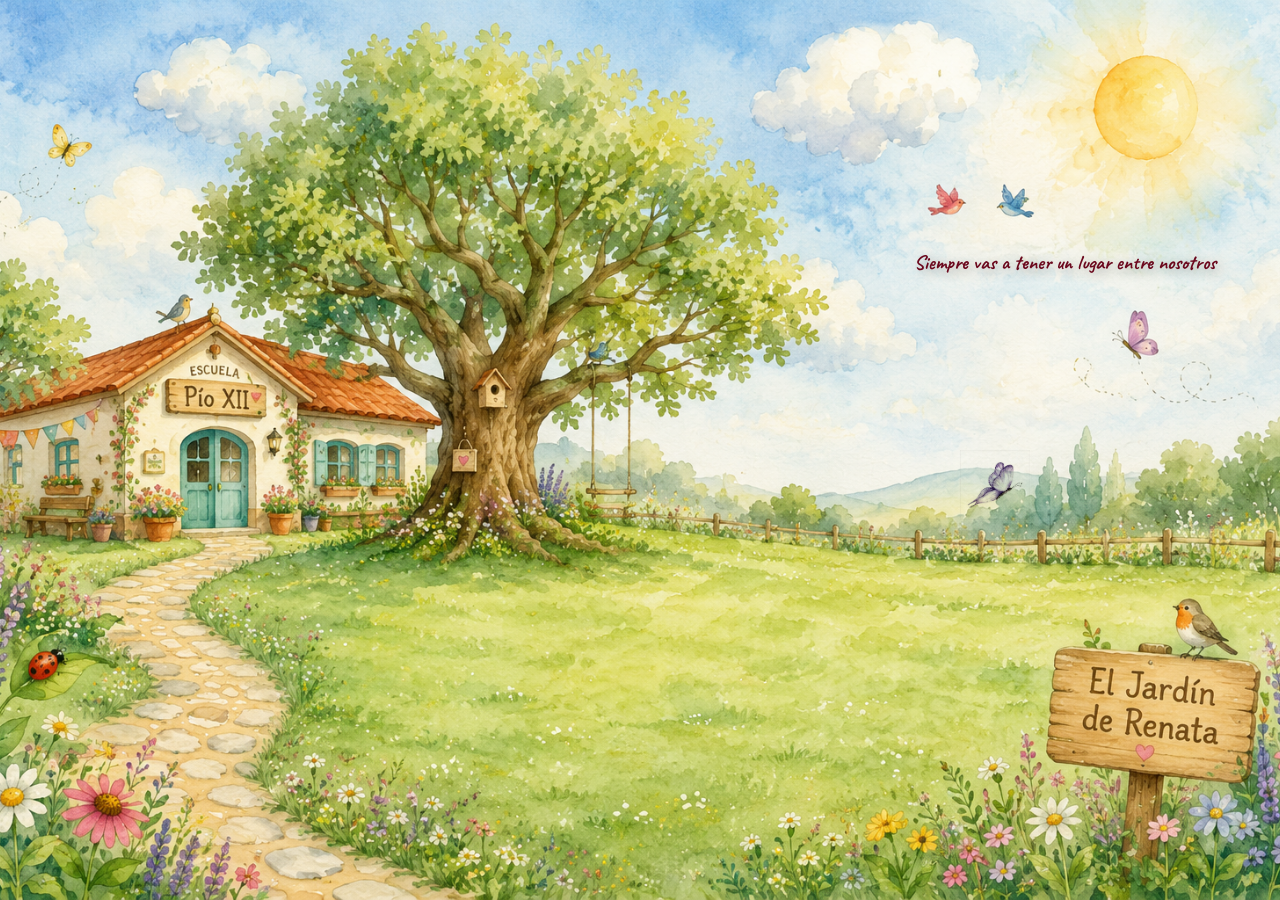
==== inedex.html @ 497ae15c "Primera vesión del Jardin de Renata" ====
<!DOCTYPE html>
<html lang="es">

<head>

    <meta charset="UTF-8">

    <meta name="viewport" content="width=device-width, initial-scale=1.0">

    <title>El Jardín de Renata</title>

    <link rel="stylesheet" href="css/style.css">
    
    <link rel="preconnect" href="https://fonts.googleapis.com">

<link rel="preconnect" href="https://fonts.gstatic.com" crossorigin>

<link href="https://fonts.googleapis.com/css2?family=Caveat:wght@400;700&family=Nunito:wght@300;400;700&display=swap" rel="stylesheet">

</head>

<body>
    <div class="overlay">

        <div class="titulo">

         <h1>Siempre vas a tener un lugar entre nosotros</h1>
         <img src="assets/img/mariposa.png" class="mariposa" alt="mariposa">
        </div>

    </div>

</body>

</html>
---- css/style.css ----
*{
    margin:0;
    padding:0;
    box-sizing:border-box;
}

body{

    font-family:'Nunito',sans-serif;

    background-image:url("../assets/img/jardin-portada.png");

    background-size:cover;

    background-position:center;

    background-repeat:no-repeat;

    min-height:100vh;

}
.overlay{

    width:100%;
    height:100vh;

    display:flex;

    justify-content:flex-end;

    align-items:flex-start;

    padding-top:250px;
    padding-right: 5%;

}

.titulo{

    text-align:center;

}

.titulo h1{

    font-family:'Caveat',cursive;

    font-size:20px;

    color:#6b081d;;

    text-shadow:3px 3px 12px rgba(0,0,0,.35);

}

.titulo p{

    font-family:'Caveat',cursive;

    margin-top:12px;

    font-size:24px;

    color:#41021c;;

    text-shadow:2px 2px 10px rgba(0,0,0,.30);

}
.overlay {
    position: relative;
}

.mariposa {
    position: absolute;
    top: 50%;
    left: 75%;
    width: 70px;
    mix-blend-mode: multiply;
    animation: volar 10s ease-in-out infinite;
}

@keyframes volar {
    0%   { transform: translate(0, 0) rotate(0deg); }
    25%  { transform: translate(-60px, -25px) rotate(-5deg); }
    50%  { transform: translate(-50px, 10px) rotate(5deg); }
    75%  { transform: translate(-60px, -20px) rotate(-3deg); }
    100% { transform: translate(0, 0) rotate(0deg); }
}
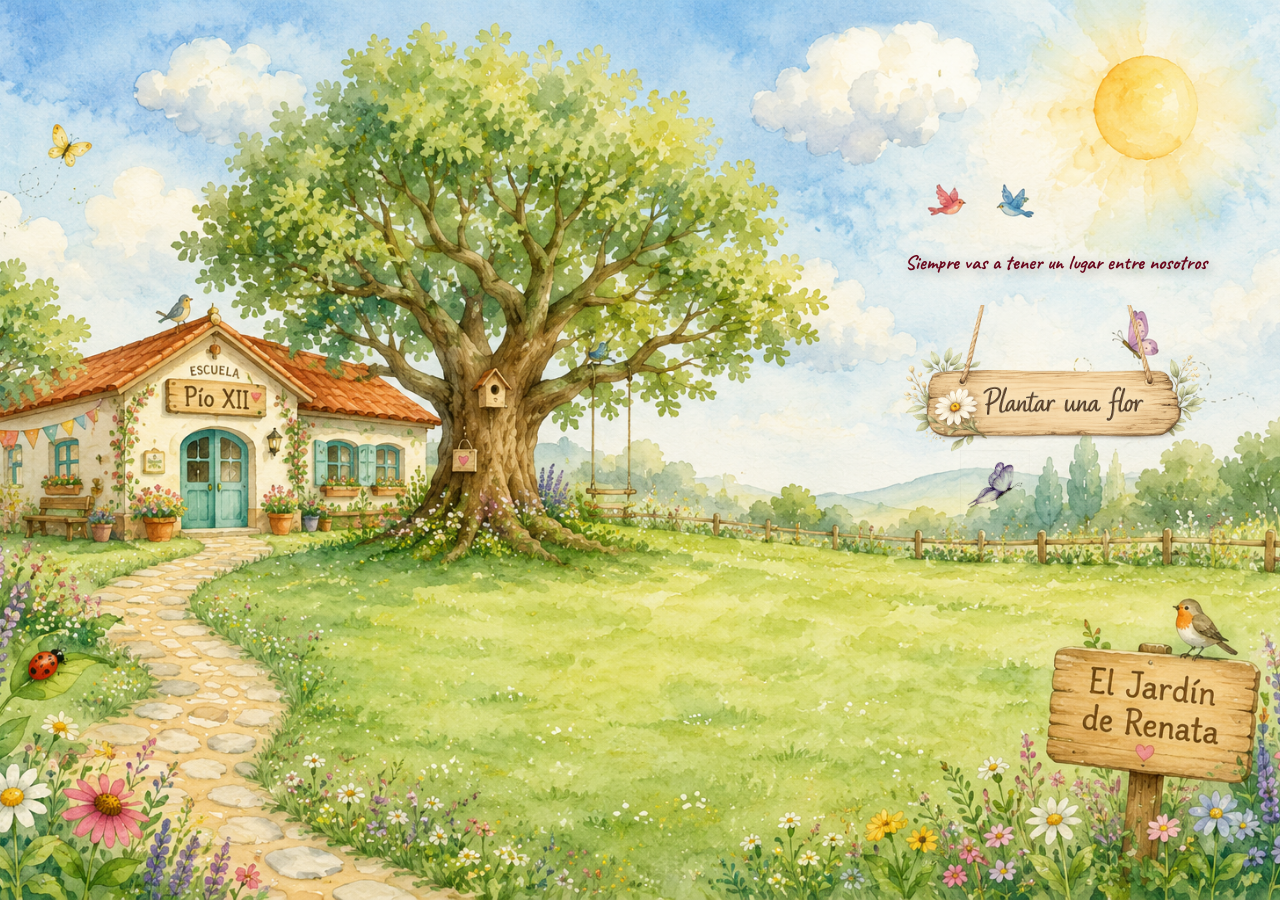
==== commit d0677471: "Primera flor funcionando en el jardin" ====
--- a/inedex.html
+++ b/inedex.html
@@ -10,26 +10,215 @@
     <title>El Jardín de Renata</title>
 
     <link rel="stylesheet" href="css/style.css">
-    
+
     <link rel="preconnect" href="https://fonts.googleapis.com">
 
-<link rel="preconnect" href="https://fonts.gstatic.com" crossorigin>
-
-<link href="https://fonts.googleapis.com/css2?family=Caveat:wght@400;700&family=Nunito:wght@300;400;700&display=swap" rel="stylesheet">
+    <link rel="preconnect" href="https://fonts.gstatic.com" crossorigin>
+
+    <link href="https://fonts.googleapis.com/css2?family=Caveat:wght@400;700&family=Nunito:wght@300;400;700&display=swap" rel="stylesheet">
 
 </head>
 
+
 <body>
-    <div class="overlay">
-
-        <div class="titulo">
-
-         <h1>Siempre vas a tener un lugar entre nosotros</h1>
-         <img src="assets/img/mariposa.png" class="mariposa" alt="mariposa">
+
+
+<div class="overlay">
+
+
+    <div class="titulo">
+
+
+        <h1>
+            Siempre vas a tener un lugar entre nosotros
+        </h1>
+
+
+        <img 
+            src="assets/img/mariposa.png" 
+            class="mariposa" 
+            alt="mariposa"
+        >
+
+
+        <button id="btn-flor">
+
+            <img
+                src="assets/img/boton-portada.png"
+                alt="Plantar una flor"
+                class="boton-madera"
+            >
+
+        </button>
+
+
+    </div>
+
+
+</div>
+
+
+
+<!-- MODAL PLANTAR -->
+
+
+<div id="modal-flor">
+
+
+    <div class="ventana">
+
+
+        <button id="cerrar-modal">
+            ✕
+        </button>
+
+
+        <h2>
+            Plantar una flor
+        </h2>
+
+
+        <p class="subtitulo">
+
+            No hace falta escribir perfecto.<br>
+            Alcanza con escribir con amor.
+
+        </p>
+
+
+        <hr>
+
+
+        <h3>
+            Elegí una flor
+        </h3>
+
+
+
+        <div class="cantero">
+
+
+            <img 
+                src="assets/img/cantero.png" 
+                id="cantero"
+            >
+
+
+            <img 
+                src="assets/flores/rosa.png"
+                class="flor-interactiva rosa"
+                data-flor="rosa"
+            >
+
+
+            <img 
+                src="assets/flores/margarita.png"
+                class="flor-interactiva margarita"
+                data-flor="margarita"
+            >
+
+
+            <img 
+                src="assets/flores/lavanda.png"
+                class="flor-interactiva lavanda"
+                data-flor="lavanda"
+            >
+
+
+            <img 
+                src="assets/flores/girasol.png"
+                class="flor-interactiva girasol"
+                data-flor="girasol"
+            >
+
+
+            <img 
+                src="assets/flores/jazmin.png"
+                class="flor-interactiva jazmin"
+                data-flor="jazmin"
+            >
+
+
         </div>
 
+
+
+        <label>
+            💛 ¿Qué te gustaría regalarle a Renata hoy?
+        </label>
+
+
+        <label>
+            Tu mensaje
+        </label>
+
+
+        <textarea 
+            id="mensaje"
+            placeholder="Escribí tu mensaje..."
+        ></textarea>
+
+
+
+        <label>
+            Tu nombre
+        </label>
+
+
+        <input
+            type="text"
+            id="nombre"
+            placeholder="Tu nombre"
+        >
+
+
+
+        <button 
+            id="plantar" 
+            class="oculto"
+        >
+
+            <img 
+                src="assets/img/boton-formulario.png"
+                alt="Plantar mi flor"
+                class="boton-madera"
+            >
+
+        </button>
+
+
+
     </div>
 
+
+</div>
+
+
+
+
+<!-- MENSAJE ELEGIR LUGAR -->
+
+
+<div id="sembrar" class="oculto">
+
+    <p>
+        🌱 Elegí un lugar para plantar tu flor
+    </p>
+
+</div>
+
+
+
+
+<!-- JARDIN -->
+
+<div id="jardin"></div>
+
+
+
+<script src="js/app.js"></script>
+
+
 </body>
 
 </html>
--- a/css/style.css
+++ b/css/style.css
@@ -1,9 +1,18 @@
+/* ==========================================
+   RESET
+========================================== */
+
 *{
     margin:0;
     padding:0;
     box-sizing:border-box;
 }
 
+
+/* ==========================================
+   BODY
+========================================== */
+
 body{
 
     font-family:'Nunito',sans-serif;
@@ -19,9 +28,17 @@
     min-height:100vh;
 
 }
+
+
+
+/* ==========================================
+   PORTADA
+========================================== */
+
 .overlay{
 
     width:100%;
+
     height:100vh;
 
     display:flex;
@@ -31,9 +48,14 @@
     align-items:flex-start;
 
     padding-top:250px;
-    padding-right: 5%;
-
-}
+
+    padding-right:5%;
+
+    position:relative;
+
+}
+
+
 
 .titulo{
 
@@ -41,48 +63,708 @@
 
 }
 
+
+
 .titulo h1{
 
     font-family:'Caveat',cursive;
 
     font-size:20px;
 
-    color:#6b081d;;
+    color:#6b081d;
 
     text-shadow:3px 3px 12px rgba(0,0,0,.35);
 
 }
 
-.titulo p{
+
+
+/* ==========================================
+   MARIPOSA
+========================================== */
+
+
+.mariposa{
+
+    position:absolute;
+
+    top:50%;
+
+    left:75%;
+
+    width:70px;
+
+    mix-blend-mode:multiply;
+
+    animation:volar 10s ease-in-out infinite;
+
+}
+
+
+@keyframes volar{
+
+    0%{
+        transform:translate(0,0) rotate(0deg);
+    }
+
+    25%{
+        transform:translate(-60px,-25px) rotate(-5deg);
+    }
+
+    50%{
+        transform:translate(-50px,10px) rotate(5deg);
+    }
+
+    75%{
+        transform:translate(-60px,-20px) rotate(-3deg);
+    }
+
+    100%{
+        transform:translate(0,0) rotate(0deg);
+    }
+
+}
+
+
+
+/* ==========================================
+   BOTON PORTADA
+========================================== */
+
+
+#btn-flor{
+
+    margin-top:30px;
+
+    background:none;
+
+    border:none;
+
+    cursor:pointer;
+
+}
+
+
+
+.boton-madera{
+
+    width:320px;
+
+    transition:.35s ease;
+
+}
+
+
+
+.boton-madera:hover{
+
+    transform:scale(1.04);
+
+}
+/* ==========================================
+   MODAL
+========================================== */
+
+
+#modal-flor{
+
+    display:none;
+
+    position:fixed;
+
+    inset:0;
+
+    background:rgba(0,0,0,.45);
+
+    justify-content:center;
+
+    align-items:center;
+
+    z-index:999;
+
+}
+
+
+
+#modal-flor.activo{
+
+    display:flex;
+
+}
+
+
+
+/* ==========================================
+   PERGAMINO
+========================================== */
+
+
+.ventana{
+
+    width:650px;
+
+    max-width:90%;
+
+    min-height:780px;
+
+    background:url("../assets/img/papel.png") center/100% 100% no-repeat;
+
+    padding:90px 100px;
+
+    position:relative;
+
+}
+
+
+
+.ventana>*{
+
+    position:relative;
+
+    z-index:2;
+
+}
+
+
+
+/* ==========================================
+   CERRAR
+========================================== */
+
+
+#cerrar-modal{
+
+    position:absolute;
+
+    top:70px;
+
+    right:85px;
+
+    background:rgba(255,255,255,.35);
+
+    border:none;
+
+    width:35px;
+
+    height:35px;
+
+    border-radius:50%;
+
+    font-size:22px;
+
+    color:#75624c;
+
+    cursor:pointer;
+
+    transition:.25s;
+
+}
+
+
+
+#cerrar-modal:hover{
+
+    background:rgba(255,255,255,.65);
+
+    transform:scale(1.1);
+
+}
+
+
+
+/* ==========================================
+   TEXTOS PERGAMINO
+========================================== */
+
+
+.ventana h2{
 
     font-family:'Caveat',cursive;
 
-    margin-top:12px;
-
-    font-size:24px;
-
-    color:#41021c;;
-
-    text-shadow:2px 2px 10px rgba(0,0,0,.30);
-
-}
-.overlay {
-    position: relative;
-}
-
-.mariposa {
-    position: absolute;
-    top: 50%;
-    left: 75%;
-    width: 70px;
-    mix-blend-mode: multiply;
-    animation: volar 10s ease-in-out infinite;
-}
-
-@keyframes volar {
-    0%   { transform: translate(0, 0) rotate(0deg); }
-    25%  { transform: translate(-60px, -25px) rotate(-5deg); }
-    50%  { transform: translate(-50px, 10px) rotate(5deg); }
-    75%  { transform: translate(-60px, -20px) rotate(-3deg); }
-    100% { transform: translate(0, 0) rotate(0deg); }
+    font-size:52px;
+
+    color:#5d4a38;
+
+    text-align:center;
+
+    margin-bottom:8px;
+
+}
+
+
+
+.subtitulo{
+
+    text-align:center;
+
+    font-style:italic;
+
+    color:#7b6f5e;
+
+    line-height:1.7;
+
+    margin-bottom:30px;
+
+}
+
+
+
+hr{
+
+    border:none;
+
+    border-top:1px solid rgba(120,95,70,.18);
+
+    margin:25px 0;
+
+}
+
+
+
+label,
+h3{
+
+    color:#5d4a38;
+
+    margin-bottom:10px;
+
+    display:block;
+
+}
+
+
+
+/* ==========================================
+   INPUTS
+========================================== */
+
+
+.ventana input,
+.ventana textarea{
+
+    width:100%;
+
+    padding:15px 18px;
+
+    margin-bottom:20px;
+
+    border-radius:14px;
+
+    border:1px solid rgba(120,95,70,.15);
+
+    background:rgba(255,255,255,.18);
+
+    font-family:'Nunito',sans-serif;
+
+    font-size:17px;
+
+    color:#5d4a38;
+
+    outline:none;
+
+}
+
+
+
+.ventana textarea{
+
+    height:170px;
+
+    resize:none;
+
+}
+/* ==========================================
+   BOTON PLANTAR
+========================================== */
+
+
+#plantar{
+
+    background:transparent;
+
+    border:none;
+
+    padding:0;
+
+    cursor:pointer;
+
+}
+
+
+
+#plantar:hover{
+
+    background:transparent;
+
+}
+
+
+
+.oculto{
+
+    display:none !important;
+
+}
+
+
+
+.mostrar{
+
+    display:block;
+
+    animation:aparecerBoton 1.5s ease forwards;
+
+}
+
+
+
+@keyframes aparecerBoton{
+
+    from{
+
+        opacity:0;
+
+        transform:translateY(20px);
+
+    }
+
+    to{
+
+        opacity:1;
+
+        transform:translateY(0);
+
+    }
+
+}
+
+
+
+
+/* ==========================================
+   CANTERO Y FLORES
+========================================== */
+
+
+.cantero{
+
+    position:relative;
+
+    display:flex;
+
+    justify-content:center;
+
+    margin:25px auto;
+
+}
+
+
+
+#cantero{
+
+    width:100%;
+
+    max-width:520px;
+
+}
+
+
+
+.flor-interactiva{
+
+    position:absolute;
+
+    cursor:pointer;
+
+    transition:.3s ease;
+
+}
+
+
+
+.flor-interactiva:hover{
+
+    transform:scale(1.12);
+
+}
+
+
+
+.rosa{
+
+    width:90px;
+
+    left:30%;
+
+    bottom:25%;
+
+}
+
+
+
+.margarita{
+
+    width:70px;
+
+    left:45%;
+
+    bottom:20%;
+
+}
+
+
+
+.lavanda{
+
+    width:80px;
+
+    left:55%;
+
+    bottom:18%;
+
+}
+
+
+
+.girasol{
+
+    width:100px;
+
+    right:25%;
+
+    bottom:25%;
+
+}
+
+
+
+.jazmin{
+
+    width:65px;
+
+    right:40%;
+
+    bottom:35%;
+
+}
+
+
+
+.flor-elegida{
+
+    filter:
+    drop-shadow(0 0 8px #fff)
+    drop-shadow(0 0 18px #ffd86b);
+
+    transform:scale(1.15);
+
+}
+
+
+
+/* ==========================================
+   DESPEDIDA PERGAMINO
+========================================== */
+
+
+.ventana.cerrando{
+
+    animation:despedidaPergamino 1.4s ease-out forwards;
+
+}
+
+
+
+@keyframes despedidaPergamino{
+
+    from{
+
+        opacity:1;
+
+        transform:translateY(0);
+
+    }
+
+    to{
+
+        opacity:0;
+
+        transform:translateY(-35px);
+
+    }
+
+}
+
+
+
+
+/* ==========================================
+   JARDIN
+========================================== */
+
+
+#jardin{
+
+    position:fixed;
+
+    inset:0;
+
+    pointer-events:none;
+
+}
+
+.flor-plantada{
+
+    position:absolute;
+
+    width:70px;
+
+    animation:nacer 1.5s ease;
+
+}
+
+
+
+@keyframes nacer{
+
+    from{
+
+        transform:scale(0);
+
+        opacity:0;
+
+    }
+
+    to{
+
+        transform:scale(1);
+
+        opacity:1;
+
+    }
+
+}
+
+
+
+
+/* ==========================================
+   MENSAJE ELEGIR LUGAR
+========================================== */
+
+
+#sembrar{
+
+    position:fixed;
+
+    inset:0;
+
+    display:flex;
+
+    justify-content:center;
+
+    align-items:center;
+
+    background:transparent;
+
+    z-index:9999;
+
+}
+
+
+
+#sembrar p{
+
+    font-family:'Caveat',cursive;
+
+    font-size:34px;
+
+    color:#5b4737;
+
+    text-align:center;
+
+    transform:translateY(-130px);
+
+    animation:aparecerMensaje .8s ease-out;
+
+}
+
+
+
+@keyframes aparecerMensaje{
+
+    from{
+
+        opacity:0;
+
+    }
+
+    to{
+
+        opacity:1;
+
+    }
+
+}
+.pozo{
+
+    position:fixed;
+
+    width:28px;
+
+    height:12px;
+
+    background:#4b2f1f;
+
+    border-radius:50%;
+
+    transform:translate(-50%,-50%) scale(0);
+
+    animation:aparecerPozo .25s ease forwards;
+
+    pointer-events:none;
+
+}
+
+@keyframes aparecerPozo{
+
+    to{
+
+        transform:translate(-50%,-50%) scale(1);
+
+    }
+
+}
+.flor-plantada{
+
+    position:fixed;
+
+    width:70px;
+
+    transform:translate(-50%,-100%) scale(0);
+
+    animation:nacerFlor .8s ease forwards;
+
+    pointer-events:none;
+
+}
+
+@keyframes nacerFlor{
+
+    from{
+
+        opacity:0;
+
+        transform:translate(-50%,-60%) scale(0);
+
+    }
+
+    to{
+
+        opacity:1;
+
+        transform:translate(-50%,-100%) scale(1);
+
+    }
+
 }
